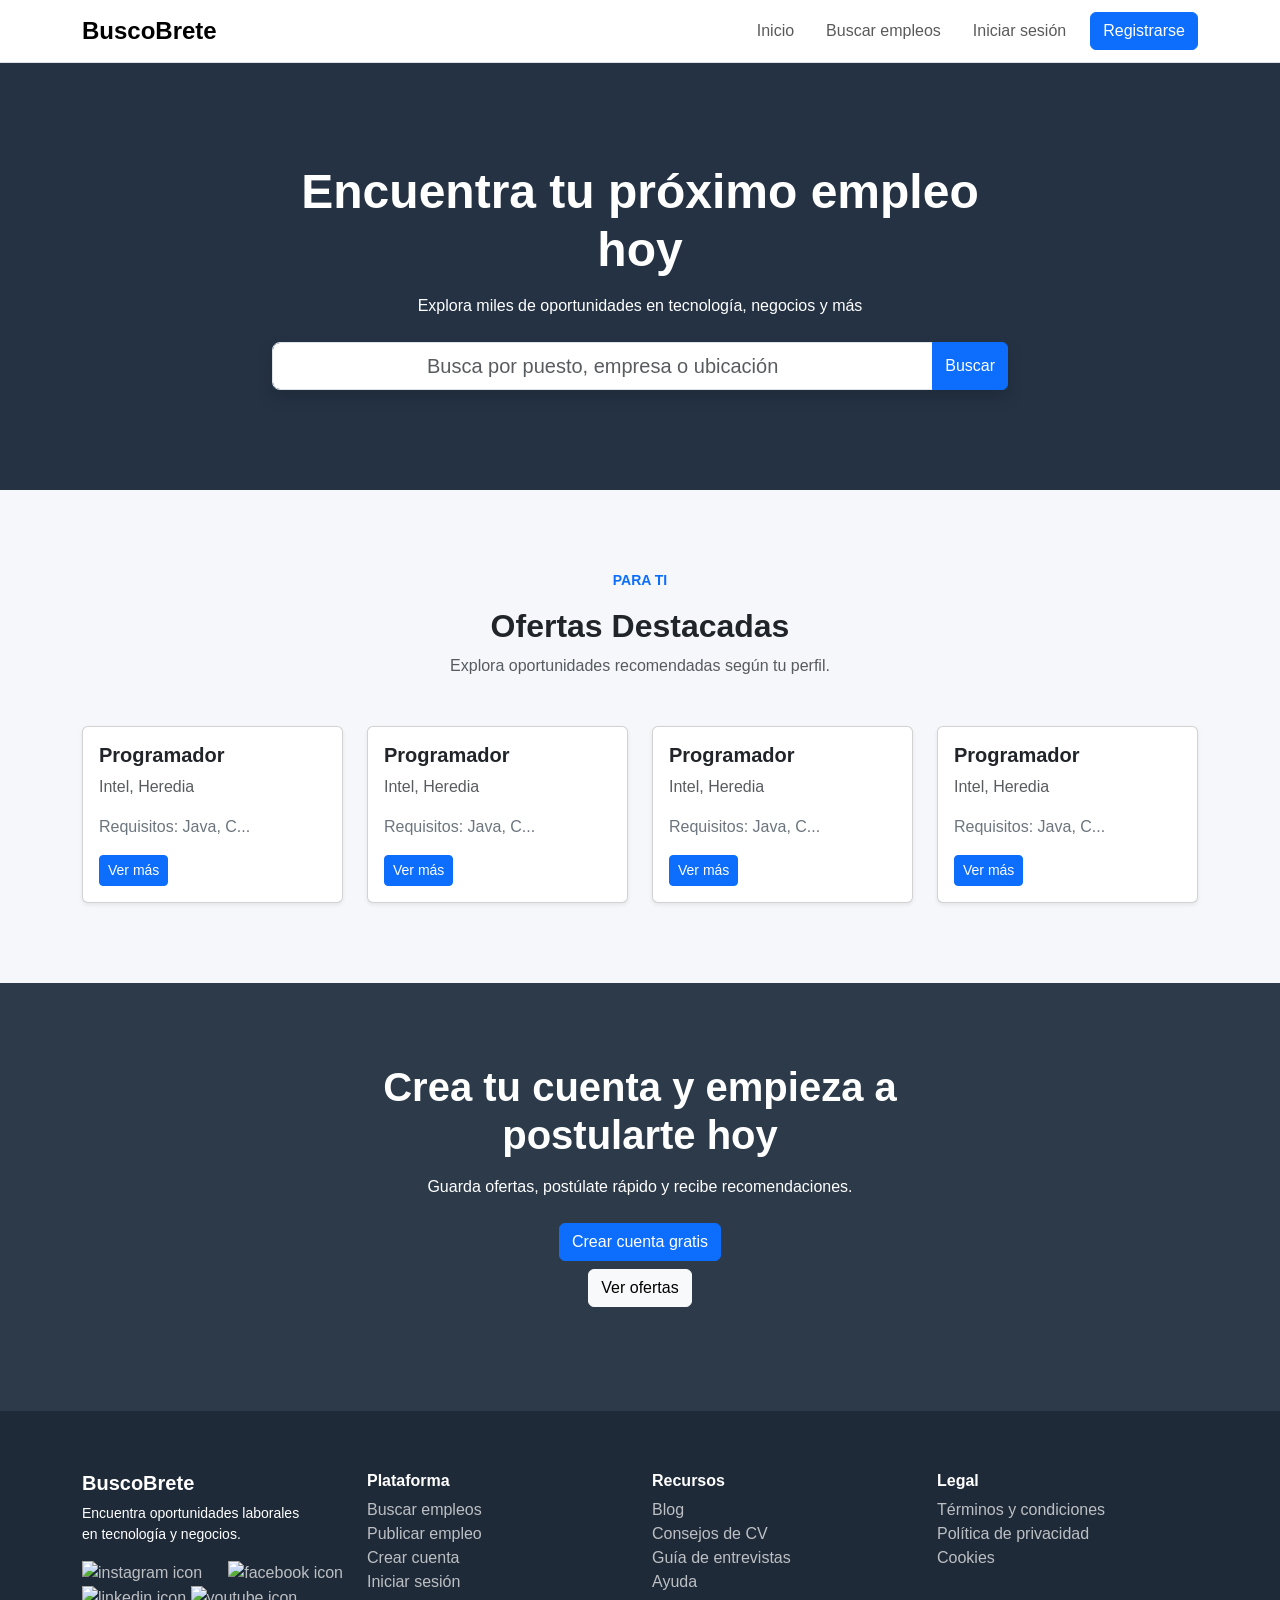
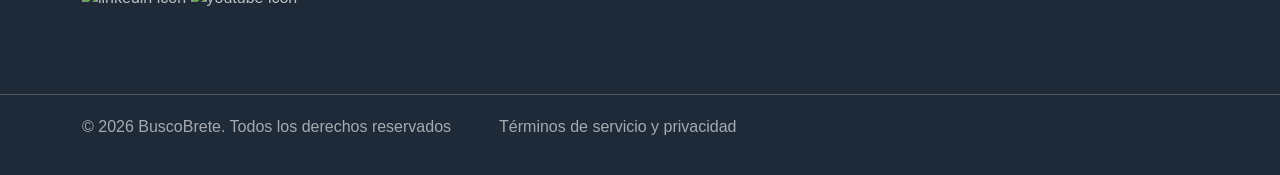
==== html/home.html @ d4f19807 "Se agregan las primeras dosi vistas, home y buscar empleos, se modifica css y en carpeta templates e" ====
<!DOCTYPE html>
<html lang="es">

<head>
    <meta charset="UTF-8">
    <meta name="viewport" content="width=device-width, initial-scale=1.0">
    <title>BuscoBrete</title>
    <link rel="stylesheet" href="../css/styles.css">
    <link href="https://cdn.jsdelivr.net/npm/bootstrap@5.3.2/dist/css/bootstrap.min.css" rel="stylesheet">
</head>



<body>
    <!--Top Nav Bar  -->
    <nav class="navbar navbar-expand-lg bg-white border-bottom">
        <div class="container">
            <a class="navbar-brand fw-bold fs-4">BuscoBrete</a>
            <button class="navbar-toggler" data-bs-toggle="collapse" data-bs-target="#menu">
                <span class="navbar-toggler-icon"></span>
            </button>
            <div class="collapse navbar-collapse justify-content-end" id="menu">
                <ul class="navbar-nav align-items-center gap-3">
                    <li class="nav-item">
                        <a class="nav-link">Inicio</a>
                    </li>

                    <li class="nav-item">
                        <a href="buscarEmpleos.html" class="nav-link">Buscar empleos</a>
                    </li>

                    <li class="nav-item">
                        <a class="nav-link">Iniciar sesión</a>
                    </li>
                    <li class="nav-item">
                        <button class="btn btn-primary">Registrarse</button>
                    </li>
                </ul>
            </div>
        </div>
    </nav>

    <!-- BODY BODY BODY BODY BODY BODY BODY BODY BODY BODY -->
    <!-- BODY BODY BODY BODY BODY BODY BODY BODY BODY BODY -->
    <!-- top banner -->
    <section class="topBanner">
        <div class="container">
            <h1 class="fw-bold display-5 mb-3 text-center shado">
                Encuentra tu próximo empleo <br> hoy
            </h1>
            <p class="mb-4 text-center">
                Explora miles de oportunidades en tecnología, negocios y más
            </p>
            <div class="row justify-content-center">
                <div class="col-md-8">
                    <div class="input-group shadow">
                        <input class="form-control form-control-lg text-center"
                            placeholder="Busca por puesto, empresa o ubicación">
                        <button class="btn btn-primary">
                            Buscar
                        </button>

                    </div>
                </div>
            </div>
        </div>
    </section>

    <!-- OFERTAS DESTACADAS -->

    <section class="destacadas">
        <div class="container text-center">
            <p class="text-primary fw-bold small text-center">
                PARA TI
            </p>
            <h2 class="fw-bold mb-2 text-center">
                Ofertas Destacadas
            </h2>
            <p class="text-muted mb-5 text-center">
                Explora oportunidades recomendadas según tu perfil.
            </p>

            <!-- ESTAS TARJETAS SE VAN A REEMPLAZAR A POSTERIOR CON PHP PARA CARGARLAS DESDE LA BBDD -->
            <!-- ESTAS TARJETAS SE VAN A REEMPLAZAR A POSTERIOR CON PHP PARA CARGARLAS DESDE LA BBDD -->
            <div class="row g-4">
                <!-- tarjeta -->
                <div class="col-md-3">
                    <div class="card shadow-sm h-100">
                        <div class="card-body">
                            <h5 class="fw-bold">
                                Programador
                            </h5>
                            <p class="text-muted">
                                Intel, Heredia
                            </p>
                            <p class="text-secondary">
                                Requisitos: Java, C...
                            </p>
                            <button class="btn btn-primary btn-sm">
                                Ver más
                            </button>
                        </div>
                    </div>
                </div>
                <!-- tarjeta -->
                <div class="col-md-3">
                    <div class="card shadow-sm h-100">
                        <div class="card-body">
                            <h5 class="fw-bold">
                                Programador
                            </h5>
                            <p class="text-muted">
                                Intel, Heredia
                            </p>
                            <p class="text-secondary">
                                Requisitos: Java, C...
                            </p>
                            <button class="btn btn-primary btn-sm">
                                Ver más
                            </button>
                        </div>
                    </div>
                </div>
                <!-- tarjeta -->
                <div class="col-md-3">
                    <div class="card shadow-sm h-100">
                        <div class="card-body">
                            <h5 class="fw-bold">
                                Programador
                            </h5>
                            <p class="text-muted">
                                Intel, Heredia
                            </p>
                            <p class="text-secondary">
                                Requisitos: Java, C...
                            </p>
                            <button class="btn btn-primary btn-sm">
                                Ver más
                            </button>
                        </div>
                    </div>
                </div>
                <!-- tarjeta -->
                <div class="col-md-3">
                    <div class="card shadow-sm h-100">
                        <div class="card-body">
                            <h5 class="fw-bold">
                                Programador
                            </h5>
                            <p class="text-muted">
                                Intel, Heredia
                            </p>
                            <p class="text-secondary">
                                Requisitos: Java, C...
                            </p>
                            <button class="btn btn-primary btn-sm">
                                Ver más
                            </button>
                        </div>
                    </div>
                </div>
                <!-- ESTAS TARJETAS SE VAN A REEMPLAZAR A POSTERIOR CON PHP PARA CARGARLAS DESDE LA BBDD -->
                <!-- ESTAS TARJETAS SE VAN A REEMPLAZAR A POSTERIOR CON PHP PARA CARGARLAS DESDE LA BBDD -->
            </div>
        </div>
    </section>


    <!-- ofrecer la cuenta -->
    <section class="ofrecerCuenta">
        <div class="container">
            <h2 class="display-6 fw-bold mb-3 text-center">
                Crea tu cuenta y empieza a <br> postularte hoy
            </h2>
            <p class="mb-4 text-center">
                Guarda ofertas, postúlate rápido y recibe recomendaciones.
            </p>
            <div class="d-flex flex-column justify-content-center gap-3 ">
                <ul class="d-flex flex-column align-items-center list-unstyled center">
                    <li>
                        <button class="btn btn-primary mb-2">
                            Crear cuenta gratis
                        </button>
                    </li>
                    <li>
                        <button class="mb btn btn-light mb-2">
                            Ver ofertas
                        </button>
                    </li>
                </ul>
            </div>
        </div>
    </section>

    <!-- FOOTER -->
    <footer class="footer">
        <div class="container">
            <div class="row text-center text-md-start">
                <div class="col-md-3 mb-4">
                    <h5 class="fw-bold">
                        BuscoBrete
                    </h5>
                    <p class="small text-md-start">
                        Encuentra oportunidades laborales<br>en tecnología y negocios.
                    </p>
                    <a href="https://instagram.com"><img src="" alt="instagram icon"
                        width="40" height="40"></a>
                    <a href="https://facebook.com"><img src="" alt="facebook icon" 
                        width="40" height="40"></a>
                    <a href="https://linkedin.com"><img src="" alt="linkedin icon" 
                        width="25" height="25"></a>
                    <a href="https://www.youtube.com"><img src="" alt="youtube icon" 
                        width="25" height="25"></a>
                </div>
                <div class="col-md-3">
                    <h6 class="fw-bold ">Plataforma</h6>
                    <ul class="list-unstyled">
                        <li><a href="#">Buscar empleos</a></li>
                        <li><a href="#">Publicar empleo</a></li>
                        <li><a href="#">Crear cuenta</a></li>
                        <li><a href="#">Iniciar sesión</a></li>
                    </ul>
                </div>
                <div class="col-md-3">
                    <h6 class="fw-bold">Recursos</h6>
                    <ul class="list-unstyled">
                        <li><a href="#">Blog</a></li>
                        <li><a href="#">Consejos de CV</a></li>
                        <li><a href="#">Guía de entrevistas</a></li>
                        <li><a href="#">Ayuda</a></li>
                    </ul>
                </div>
                <div class="col-md-3">
                    <h6 class="fw-bold">Legal</h6>
                    <ul class="list-unstyled">
                        <li><a href="#">Términos y condiciones</a></li>
                        <li><a href="#">Política de privacidad</a></li>
                        <li><a href="#">Cookies</a></li>
                    </ul>
                </div>
            </div>
        </div>
    </footer>

    <!-- SUBFOOTER -->
    <div class="subfooter text-center ">
        <div class="d-flex container align-items-center gap-5">
            <p class="mx-0">
                © 2026 BuscoBrete. Todos los derechos reservados
            </p>
            <p class="mx-0" href="#">
                Términos de servicio y privacidad
            </p>
        </div>
    </div>
</body>

</html>
---- css/styles.css ----
* {
  /* Como el figma, todo en Inter */
  margin: 0;
  padding: 0;
  box-sizing: border-box;
  text-align: justify;
  font-family:
    "Inter", Helvetica; /* Especifica la fuente a utilizar, en este caso "Inter", con una alternativa por si no carga el Inter, Helvetica */
  font-optical-sizing: auto;
  font-weight: 400; /* Controla gordura de la fuente, 300 (light), 400 (regular), 500 (medium) o 700 (bold) */
  font-style: normal;
}

.body-bckg {
  background-color: #e4eaf0;
}

.titulares {
  font-size: 80px;
  font-style: italic;
  font-family: Georgia, "Times New Roman", Times, serif;
  color: rgb(155, 137, 197);
}

.topBanner {
  background: #243244;
  color: white;
  padding: 100px 0;
  text-align: center;
}

.destacadas {
  background: #f5f7fa;
  padding: 80px 0;
}

.ofrecerCuenta {
  background: #2c3a4a;
  color: white;
  padding: 80px 0;
  text-align: center;
}

.footer {
  background: #1f2a38;
  color: white;
  padding: 60px 0;  
}

.footer a{
  color: rgba(255, 255, 255, 0.7);
  text-decoration: none;
}


.list-unstyled a {
  pointer-events: auto; /* ensure clickable */
}


.subfooter {
  background: #1f2a38;
  color: rgba(255, 255, 255, 0.6);
  padding: 20px 0;
  border-top: 1px solid rgba(255, 255, 255, 0.2);
}

.navbar {
  background: #f1f5f9;
  border-bottom: 1px solid #e5e7eb;
}

.buscador {
  background: #f1f5f9;
  border: 1px solid #cbd5e1;
  border-radius: 16px;
  box-shadow: 0 10px 30px rgba(0, 0, 0, 0.2);
  padding: 8px;
}

.tarjeta-filtros {
  background: #f1f5f9;
  border: 1px solid #e2e8f0;
  border-radius: 12px;
  box-shadow: 0 8px 25px rgba(0, 0, 0, 0.2);
}

.tarjeta-trabajo {
  background: white;
  border: 1px solid #e2e8f0;
  border-radius: 12px;
  box-shadow: 0 4px 12px rgba(0, 0, 0, 0.15);
}
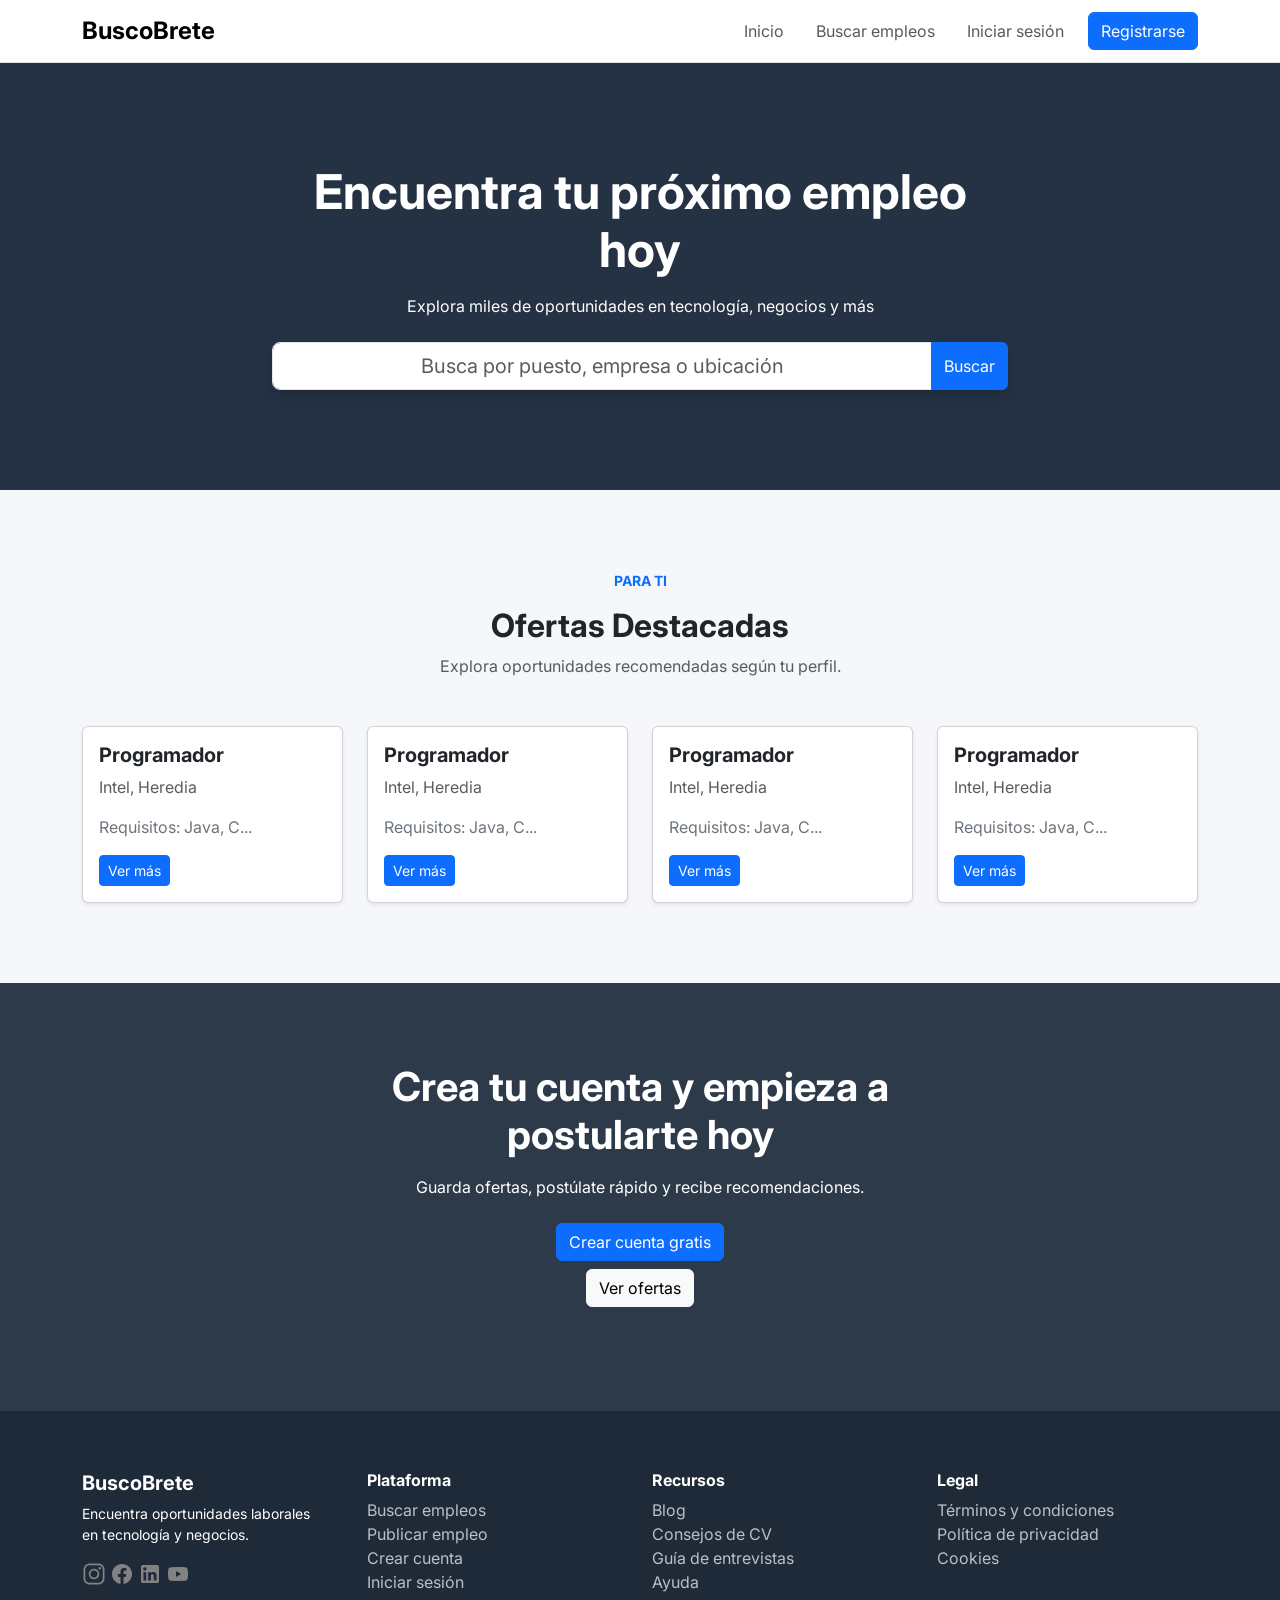
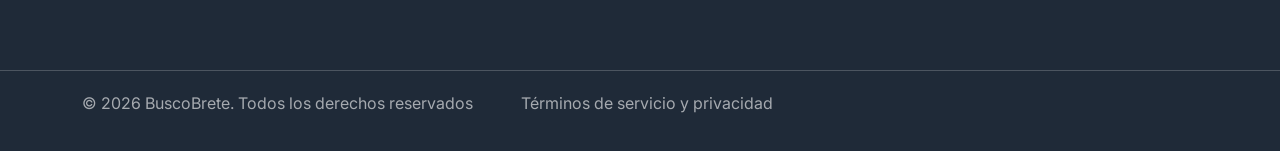
==== commit c2e81229: "style: correcciones de CSS, imágenes del footer y agregado de Bootstrap y Google Fonts" ====
--- a/html/home.html
+++ b/html/home.html
@@ -6,10 +6,21 @@
     <meta name="viewport" content="width=device-width, initial-scale=1.0">
     <title>BuscoBrete</title>
     <link rel="stylesheet" href="../css/styles.css">
-    <link href="https://cdn.jsdelivr.net/npm/bootstrap@5.3.2/dist/css/bootstrap.min.css" rel="stylesheet">
+
+    <!-- Bootstrap CSS -->
+    <link href="https://cdn.jsdelivr.net/npm/bootstrap@5.3.8/dist/css/bootstrap.min.css" rel="stylesheet"
+        integrity="sha384-sRIl4kxILFvY47J16cr9ZwB07vP4J8+LH7qKQnuqkuIAvNWLzeN8tE5YBujZqJLB" crossorigin="anonymous">    
+    <!-- Bootstrap JS Bundle -->
+    <script src="https://cdn.jsdelivr.net/npm/bootstrap@5.3.8/dist/js/bootstrap.bundle.min.js"
+        integrity="sha384-FKyoEForCGlyvwx9Hj09JcYn3nv7wiPVlz7YYwJrWVcXK/BmnVDxM+D2scQbITxI" crossorigin="anonymous"></script>
+
+    <!-- Google Fonts-->
+    <link rel="preconnect" href="https://fonts.googleapis.com">
+    <link rel="preconnect" href="https://fonts.gstatic.com" crossorigin>
+    <link rel="preconnect" href="https://fonts.googleapis.com">
+    <!-- Inter font -->
+    <link href="https://fonts.googleapis.com/css2?family=Inter:ital,opsz,wght@0,14..32,100..900;1,14..32,100..900&display=swap" rel="stylesheet">
 </head>
-
-
 
 <body>
     <!--Top Nav Bar  -->
@@ -203,14 +214,14 @@
                     <p class="small text-md-start">
                         Encuentra oportunidades laborales<br>en tecnología y negocios.
                     </p>
-                    <a href="https://instagram.com"><img src="" alt="instagram icon"
-                        width="40" height="40"></a>
-                    <a href="https://facebook.com"><img src="" alt="facebook icon" 
-                        width="40" height="40"></a>
-                    <a href="https://linkedin.com"><img src="" alt="linkedin icon" 
-                        width="25" height="25"></a>
-                    <a href="https://www.youtube.com"><img src="" alt="youtube icon" 
-                        width="25" height="25"></a>
+                    <a href="https://instagram.com"><img src="../img/instagram.png" alt="instagram icon"
+                        width="24" height="24"></a>
+                    <a href="https://facebook.com"><img src="../img/facebook.png" alt="facebook icon" 
+                        width="24" height="24"></a>
+                    <a href="https://linkedin.com"><img src="../img/linkedin.png" alt="linkedin icon" 
+                        width="24" height="24"></a>
+                    <a href="https://www.youtube.com"><img src="../img/youtube.png" alt="youtube icon" 
+                        width="24" height="24"></a>
                 </div>
                 <div class="col-md-3">
                     <h6 class="fw-bold ">Plataforma</h6>
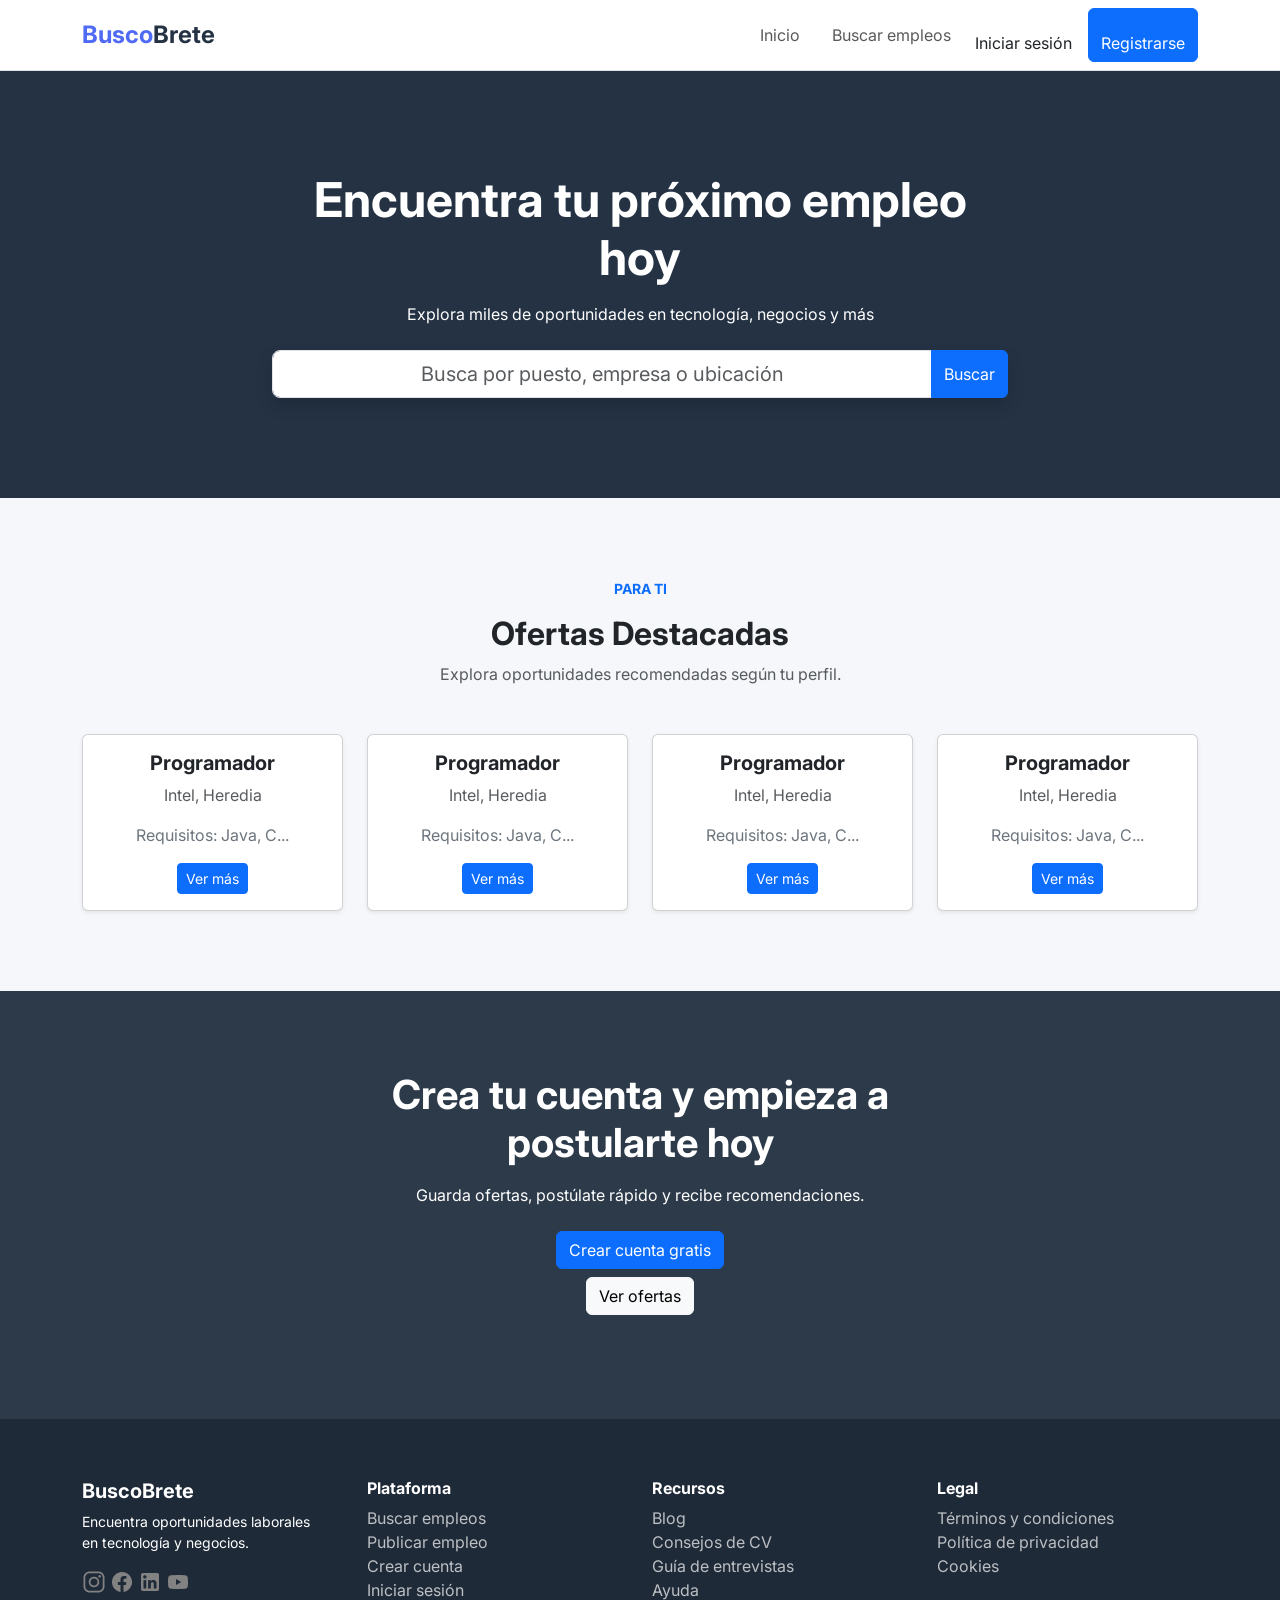
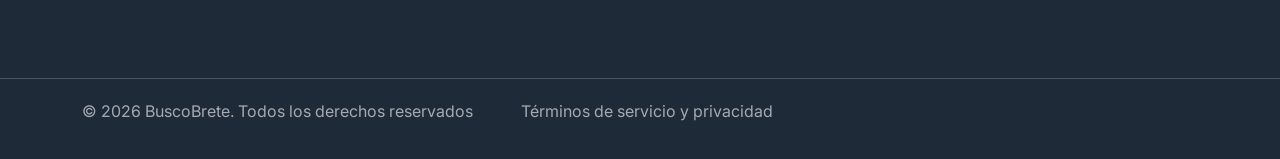
==== commit 258f837d: "feat: agregar páginas de login y registro - Ajustes menores en CSS - Cambios pequeños en templates" ====
--- a/html/home.html
+++ b/html/home.html
@@ -14,7 +14,7 @@
     <script src="https://cdn.jsdelivr.net/npm/bootstrap@5.3.8/dist/js/bootstrap.bundle.min.js"
         integrity="sha384-FKyoEForCGlyvwx9Hj09JcYn3nv7wiPVlz7YYwJrWVcXK/BmnVDxM+D2scQbITxI" crossorigin="anonymous"></script>
 
-    <!-- Google Fonts-->
+    <!-- Google Fonts--> <!-- Change from html to css-->
     <link rel="preconnect" href="https://fonts.googleapis.com">
     <link rel="preconnect" href="https://fonts.gstatic.com" crossorigin>
     <link rel="preconnect" href="https://fonts.googleapis.com">
@@ -26,7 +26,9 @@
     <!--Top Nav Bar  -->
     <nav class="navbar navbar-expand-lg bg-white border-bottom">
         <div class="container">
-            <a class="navbar-brand fw-bold fs-4">BuscoBrete</a>
+            <a class="navbar-brand fw-bold fs-4">
+                <span class="brand-busco">Busco</span><span class="brand-brete">Brete</span>
+            </a>
             <button class="navbar-toggler" data-bs-toggle="collapse" data-bs-target="#menu">
                 <span class="navbar-toggler-icon"></span>
             </button>
@@ -41,10 +43,12 @@
                     </li>
 
                     <li class="nav-item">
-                        <a class="nav-link">Iniciar sesión</a>
-                    </li>
-                    <li class="nav-item">
-                        <button class="btn btn-primary">Registrarse</button>
+                        <a class=""> <!-- Figure out how fix-->
+                            <a href="login.html" class="nav-link"></a>Iniciar sesión</a>
+                    </li>
+                    <li class="nav-item">
+                        <button class="btn btn-primary">
+                            <a href="registro.html" class="nav-link"></a>Registrarse</button>
                     </li>
                 </ul>
             </div>
--- a/css/styles.css
+++ b/css/styles.css
@@ -1,15 +1,34 @@
 * {
   /* Como el figma, todo en Inter */
-  margin: 0;
-  padding: 0;
   box-sizing: border-box;
-  text-align: justify;
-  font-family:
-    "Inter", Helvetica; /* Especifica la fuente a utilizar, en este caso "Inter", con una alternativa por si no carga el Inter, Helvetica */
+  font-family: "Inter", sans-serif;
   font-optical-sizing: auto;
-  font-weight: 400; /* Controla gordura de la fuente, 300 (light), 400 (regular), 500 (medium) o 700 (bold) */
+  font-weight: 400;
   font-style: normal;
 }
+
+/* Pasar colores repetidos a variables CSS */
+
+/* Ejemplo, no tan bueno
+:root {
+  --primary-color: #1a202c;
+  --secondary-color: #6e707
+  c3;
+*/
+
+/* Cambiar inter en HTML por inter en clases, o no */
+.inter-bold {
+    font-family: "Inter", sans-serif;
+    font-optical-sizing: auto;
+    font-weight: bold;
+}
+
+.inter-regular {
+    font-family: "Inter", sans-serif;
+    font-optical-sizing: auto;
+    font-weight: 400;
+}
+
 
 .body-bckg {
   background-color: #e4eaf0;
@@ -44,19 +63,17 @@
 .footer {
   background: #1f2a38;
   color: white;
-  padding: 60px 0;  
-}
-
-.footer a{
+  padding: 60px 0;
+}
+
+.footer a {
   color: rgba(255, 255, 255, 0.7);
   text-decoration: none;
 }
 
-
 .list-unstyled a {
-  pointer-events: auto; /* ensure clickable */
-}
-
+  pointer-events: auto;
+}
 
 .subfooter {
   background: #1f2a38;
@@ -91,3 +108,152 @@
   border-radius: 12px;
   box-shadow: 0 4px 12px rgba(0, 0, 0, 0.15);
 }
+
+/* Login + Registro ++*/
+
+body {
+  min-height: 100vh;
+  display: flex;
+  flex-direction: column;
+}
+
+section {
+  flex: 1;
+}
+
+/* "Busco" en azul, "Brete" en oscuro, ambas en bold */
+.brand-busco {
+  color: #4f6af5;
+  font-weight: 700;
+}
+.brand-brete {
+  color: #243244;
+  font-weight: 700;
+}
+
+/* Títulos de página centrados */
+.auth-page-title {
+  font-size: 2rem;
+  font-weight: 800;
+  color: #1f2a38;
+  letter-spacing: -0.5px;
+  text-align: center;
+  margin-bottom: 0.35rem;
+}
+
+.auth-page-subtitle {
+  color: #4f6af5;
+  font-size: 0.92rem;
+  text-align: center;
+  margin-bottom: 2rem;
+}
+
+/* Ancho fijo en porcentaje de la pantalla (falta que todo se centre)*/
+.auth-card {
+  background: white;
+  border: 1px solid #e2e8f0;
+  border-radius: 12px;
+  box-shadow: 0 4px 12px rgba(0, 0, 0, 0.15);
+  padding: 2rem 2.2rem;
+  width: 40vw;
+  min-width: 300px;
+  max-width: 520px;
+  margin: 0 auto;
+}
+
+.auth-card h5 {
+  font-weight: 700;
+  font-size: 1.1rem;
+  color: #1f2a38;
+  margin-bottom: 1.4rem;
+  text-align: left;
+}
+
+.auth-label {
+  display: block;
+  font-size: 0.85rem;
+  font-weight: 500;
+  color: #1f2a38;
+  margin-bottom: 0.3rem;
+  text-align: left;
+}
+
+.auth-input {
+  width: 100%;
+  background: #f1f5f9;
+  border: 1px solid #cbd5e1;
+  border-radius: 8px;
+  font-size: 0.88rem;
+  padding: 0.55rem 0.8rem;
+  color: #1f2a38;
+  transition: border-color 0.2s, box-shadow 0.2s, background 0.2s;
+}
+
+.auth-input:focus {
+  border-color: #4f6af5;
+  background: #fff;
+  box-shadow: 0 0 0 3px rgba(79, 106, 245, 0.12);
+  outline: none;
+}
+
+.btn-auth {
+  width: 100%;
+  background-color: #4f6af5;
+  border: none;
+  border-radius: 8px;
+  padding: 0.62rem;
+  font-size: 0.95rem;
+  font-weight: 600;
+  color: #fff;
+  cursor: pointer;
+  transition: background 0.2s;
+}
+
+.btn-auth:hover {
+  background-color: #3a55d4;
+}
+
+.auth-divider {
+  display: flex;
+  align-items: center;
+  gap: 0.8rem;
+  margin: 1.1rem 0;
+  color: #aaa;
+  font-size: 0.8rem;
+}
+
+/* Las lineas del o */
+.auth-divider::before,
+.auth-divider::after {
+  content: '';
+  flex: 1;
+  height: 1px;
+  background: #e2e8f0;
+}
+
+.auth-card-links {
+  font-size: 0.83rem;
+  color: #555;
+  text-align: left;
+}
+
+.auth-card-links a {
+  color: #4f6af5;
+  text-decoration: none;
+  font-weight: 500;
+}
+
+.auth-card-links a:hover {
+  text-decoration: underline;
+}
+
+/* Variante para usar btn-auth como <a> en lugar de <button> */
+.btn-auth-link {
+  display: block;
+  text-align: center;
+  text-decoration: none;
+  margin-top: 0.5rem;
+}
+
+/* TODO: Hacer texto centrado y dinamico, en footer, forms, etc. */
+/* TODO: Cambiar footer para que el footer main no tenga tanto espacio entre subfooter, dinamico */
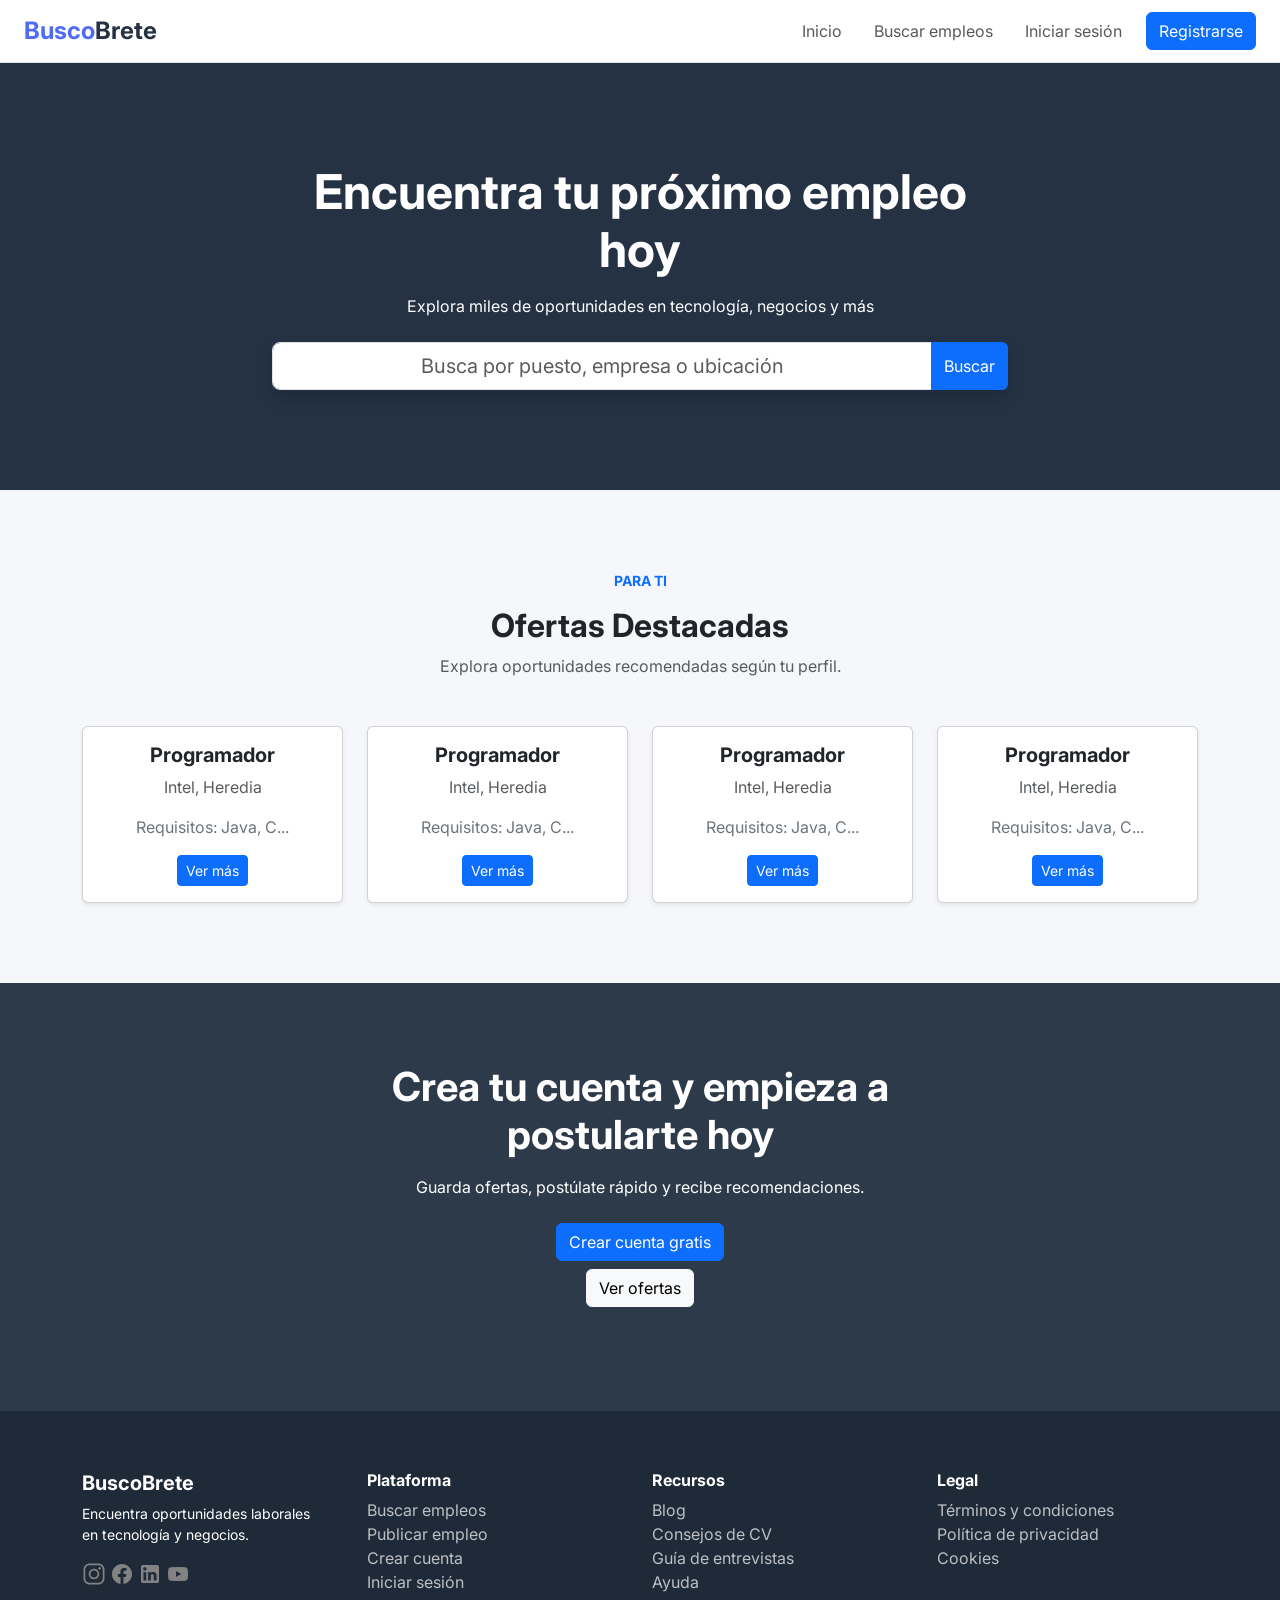
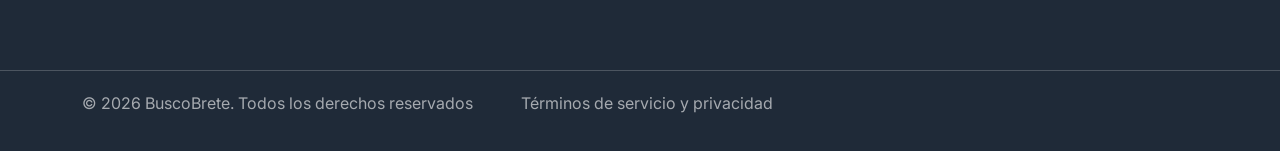
==== commit ec11fcea: "fix: corregir estructura de main y alineación del navbar" ====
--- a/html/home.html
+++ b/html/home.html
@@ -22,11 +22,12 @@
     <link href="https://fonts.googleapis.com/css2?family=Inter:ital,opsz,wght@0,14..32,100..900;1,14..32,100..900&display=swap" rel="stylesheet">
 </head>
 
-<body>
+<body class="body-bckg">
+
     <!--Top Nav Bar  -->
     <nav class="navbar navbar-expand-lg bg-white border-bottom">
-        <div class="container">
-            <a class="navbar-brand fw-bold fs-4">
+        <div class="container-fluid px-4">
+            <a href="home.html" class="navbar-brand fw-bold fs-4">
                 <span class="brand-busco">Busco</span><span class="brand-brete">Brete</span>
             </a>
             <button class="navbar-toggler" data-bs-toggle="collapse" data-bs-target="#menu">
@@ -35,177 +36,171 @@
             <div class="collapse navbar-collapse justify-content-end" id="menu">
                 <ul class="navbar-nav align-items-center gap-3">
                     <li class="nav-item">
-                        <a class="nav-link">Inicio</a>
-                    </li>
-
+                        <a href="home.html" class="nav-link">Inicio</a>
+                    </li>
                     <li class="nav-item">
                         <a href="buscarEmpleos.html" class="nav-link">Buscar empleos</a>
                     </li>
-
-                    <li class="nav-item">
-                        <a class=""> <!-- Figure out how fix-->
-                            <a href="login.html" class="nav-link"></a>Iniciar sesión</a>
-                    </li>
-                    <li class="nav-item">
-                        <button class="btn btn-primary">
-                            <a href="registro.html" class="nav-link"></a>Registrarse</button>
+                    <li class="nav-item">
+                        <a href="login.html" class="nav-link">Iniciar sesión</a>
+                    </li>
+                    <li class="nav-item">
+                        <a href="registro.html"><button class="btn btn-primary">Registrarse</button></a>
                     </li>
                 </ul>
             </div>
         </div>
     </nav>
 
-    <!-- BODY BODY BODY BODY BODY BODY BODY BODY BODY BODY -->
-    <!-- BODY BODY BODY BODY BODY BODY BODY BODY BODY BODY -->
-    <!-- top banner -->
-    <section class="topBanner">
-        <div class="container">
-            <h1 class="fw-bold display-5 mb-3 text-center shado">
-                Encuentra tu próximo empleo <br> hoy
-            </h1>
-            <p class="mb-4 text-center">
-                Explora miles de oportunidades en tecnología, negocios y más
-            </p>
-            <div class="row justify-content-center">
-                <div class="col-md-8">
-                    <div class="input-group shadow">
-                        <input class="form-control form-control-lg text-center"
-                            placeholder="Busca por puesto, empresa o ubicación">
-                        <button class="btn btn-primary">
-                            Buscar
-                        </button>
-
-                    </div>
-                </div>
-            </div>
-        </div>
-    </section>
-
-    <!-- OFERTAS DESTACADAS -->
-
-    <section class="destacadas">
-        <div class="container text-center">
-            <p class="text-primary fw-bold small text-center">
-                PARA TI
-            </p>
-            <h2 class="fw-bold mb-2 text-center">
-                Ofertas Destacadas
-            </h2>
-            <p class="text-muted mb-5 text-center">
-                Explora oportunidades recomendadas según tu perfil.
-            </p>
-
-            <!-- ESTAS TARJETAS SE VAN A REEMPLAZAR A POSTERIOR CON PHP PARA CARGARLAS DESDE LA BBDD -->
-            <!-- ESTAS TARJETAS SE VAN A REEMPLAZAR A POSTERIOR CON PHP PARA CARGARLAS DESDE LA BBDD -->
-            <div class="row g-4">
-                <!-- tarjeta -->
-                <div class="col-md-3">
-                    <div class="card shadow-sm h-100">
-                        <div class="card-body">
-                            <h5 class="fw-bold">
-                                Programador
-                            </h5>
-                            <p class="text-muted">
-                                Intel, Heredia
-                            </p>
-                            <p class="text-secondary">
-                                Requisitos: Java, C...
-                            </p>
-                            <button class="btn btn-primary btn-sm">
-                                Ver más
+    <main>
+       <!-- top banner -->
+        <section class="topBanner">
+            <div class="container">
+                <h1 class="fw-bold display-5 mb-3 text-center shado">
+                    Encuentra tu próximo empleo <br> hoy
+                </h1>
+                <p class="mb-4 text-center">
+                    Explora miles de oportunidades en tecnología, negocios y más
+                </p>
+                <div class="row justify-content-center">
+                    <div class="col-md-8">
+                        <div class="input-group shadow">
+                            <input class="form-control form-control-lg text-center"
+                                placeholder="Busca por puesto, empresa o ubicación">
+                            <button class="btn btn-primary">
+                                Buscar
                             </button>
-                        </div>
-                    </div>
-                </div>
-                <!-- tarjeta -->
-                <div class="col-md-3">
-                    <div class="card shadow-sm h-100">
-                        <div class="card-body">
-                            <h5 class="fw-bold">
-                                Programador
-                            </h5>
-                            <p class="text-muted">
-                                Intel, Heredia
-                            </p>
-                            <p class="text-secondary">
-                                Requisitos: Java, C...
-                            </p>
-                            <button class="btn btn-primary btn-sm">
-                                Ver más
-                            </button>
-                        </div>
-                    </div>
-                </div>
-                <!-- tarjeta -->
-                <div class="col-md-3">
-                    <div class="card shadow-sm h-100">
-                        <div class="card-body">
-                            <h5 class="fw-bold">
-                                Programador
-                            </h5>
-                            <p class="text-muted">
-                                Intel, Heredia
-                            </p>
-                            <p class="text-secondary">
-                                Requisitos: Java, C...
-                            </p>
-                            <button class="btn btn-primary btn-sm">
-                                Ver más
-                            </button>
-                        </div>
-                    </div>
-                </div>
-                <!-- tarjeta -->
-                <div class="col-md-3">
-                    <div class="card shadow-sm h-100">
-                        <div class="card-body">
-                            <h5 class="fw-bold">
-                                Programador
-                            </h5>
-                            <p class="text-muted">
-                                Intel, Heredia
-                            </p>
-                            <p class="text-secondary">
-                                Requisitos: Java, C...
-                            </p>
-                            <button class="btn btn-primary btn-sm">
-                                Ver más
-                            </button>
-                        </div>
-                    </div>
-                </div>
+
+                        </div>
+                    </div>
+                </div>
+            </div>
+        </section>
+
+        <!-- OFERTAS DESTACADAS -->
+        <section class="destacadas">
+            <div class="container text-center">
+                <p class="text-primary fw-bold small text-center">
+                    PARA TI
+                </p>
+                <h2 class="fw-bold mb-2 text-center">
+                    Ofertas Destacadas
+                </h2>
+                <p class="text-muted mb-5 text-center">
+                    Explora oportunidades recomendadas según tu perfil.
+                </p>
+
                 <!-- ESTAS TARJETAS SE VAN A REEMPLAZAR A POSTERIOR CON PHP PARA CARGARLAS DESDE LA BBDD -->
                 <!-- ESTAS TARJETAS SE VAN A REEMPLAZAR A POSTERIOR CON PHP PARA CARGARLAS DESDE LA BBDD -->
-            </div>
-        </div>
-    </section>
-
-
-    <!-- ofrecer la cuenta -->
-    <section class="ofrecerCuenta">
-        <div class="container">
-            <h2 class="display-6 fw-bold mb-3 text-center">
-                Crea tu cuenta y empieza a <br> postularte hoy
-            </h2>
-            <p class="mb-4 text-center">
-                Guarda ofertas, postúlate rápido y recibe recomendaciones.
-            </p>
-            <div class="d-flex flex-column justify-content-center gap-3 ">
-                <ul class="d-flex flex-column align-items-center list-unstyled center">
-                    <li>
-                        <button class="btn btn-primary mb-2">
-                            Crear cuenta gratis
-                        </button>
-                    </li>
-                    <li>
-                        <button class="mb btn btn-light mb-2">
-                            Ver ofertas
-                        </button>
-                    </li>
-                </ul>
-            </div>
-        </div>
-    </section>
+                <div class="row g-4">
+                    <!-- tarjeta -->
+                    <div class="col-md-3">
+                        <div class="card shadow-sm h-100">
+                            <div class="card-body">
+                                <h5 class="fw-bold">
+                                    Programador
+                                </h5>
+                                <p class="text-muted">
+                                    Intel, Heredia
+                                </p>
+                                <p class="text-secondary">
+                                    Requisitos: Java, C...
+                                </p>
+                                <button class="btn btn-primary btn-sm">
+                                    Ver más
+                                </button>
+                            </div>
+                        </div>
+                    </div>
+                    <!-- tarjeta -->
+                    <div class="col-md-3">
+                        <div class="card shadow-sm h-100">
+                            <div class="card-body">
+                                <h5 class="fw-bold">
+                                    Programador
+                                </h5>
+                                <p class="text-muted">
+                                    Intel, Heredia
+                                </p>
+                                <p class="text-secondary">
+                                    Requisitos: Java, C...
+                                </p>
+                                <button class="btn btn-primary btn-sm">
+                                    Ver más
+                                </button>
+                            </div>
+                        </div>
+                    </div>
+                    <!-- tarjeta -->
+                    <div class="col-md-3">
+                        <div class="card shadow-sm h-100">
+                            <div class="card-body">
+                                <h5 class="fw-bold">
+                                    Programador
+                                </h5>
+                                <p class="text-muted">
+                                    Intel, Heredia
+                                </p>
+                                <p class="text-secondary">
+                                    Requisitos: Java, C...
+                                </p>
+                                <button class="btn btn-primary btn-sm">
+                                    Ver más
+                                </button>
+                            </div>
+                        </div>
+                    </div>
+                    <!-- tarjeta -->
+                    <div class="col-md-3">
+                        <div class="card shadow-sm h-100">
+                            <div class="card-body">
+                                <h5 class="fw-bold">
+                                    Programador
+                                </h5>
+                                <p class="text-muted">
+                                    Intel, Heredia
+                                </p>
+                                <p class="text-secondary">
+                                    Requisitos: Java, C...
+                                </p>
+                                <button class="btn btn-primary btn-sm">
+                                    Ver más
+                                </button>
+                            </div>
+                        </div>
+                    </div>
+                    <!-- ESTAS TARJETAS SE VAN A REEMPLAZAR A POSTERIOR CON PHP PARA CARGARLAS DESDE LA BBDD -->
+                    <!-- ESTAS TARJETAS SE VAN A REEMPLAZAR A POSTERIOR CON PHP PARA CARGARLAS DESDE LA BBDD -->
+                </div>
+            </div>
+        </section>
+
+        <!-- ofrecer la cuenta -->
+        <section class="ofrecerCuenta">
+            <div class="container">
+                <h2 class="display-6 fw-bold mb-3 text-center">
+                    Crea tu cuenta y empieza a <br> postularte hoy
+                </h2>
+                <p class="mb-4 text-center">
+                    Guarda ofertas, postúlate rápido y recibe recomendaciones.
+                </p>
+                <div class="d-flex flex-column justify-content-center gap-3 ">
+                    <ul class="d-flex flex-column align-items-center list-unstyled center">
+                        <li>
+                            <button class="btn btn-primary mb-2">
+                                Crear cuenta gratis
+                            </button>
+                        </li>
+                        <li>
+                            <button class="mb btn btn-light mb-2">
+                                Ver ofertas
+                            </button>
+                        </li>
+                    </ul>
+                </div>
+            </div>
+        </section>
+    </main>
 
     <!-- FOOTER -->
     <footer class="footer">
--- a/css/styles.css
+++ b/css/styles.css
@@ -117,7 +117,7 @@
   flex-direction: column;
 }
 
-section {
+main {
   flex: 1;
 }
 
